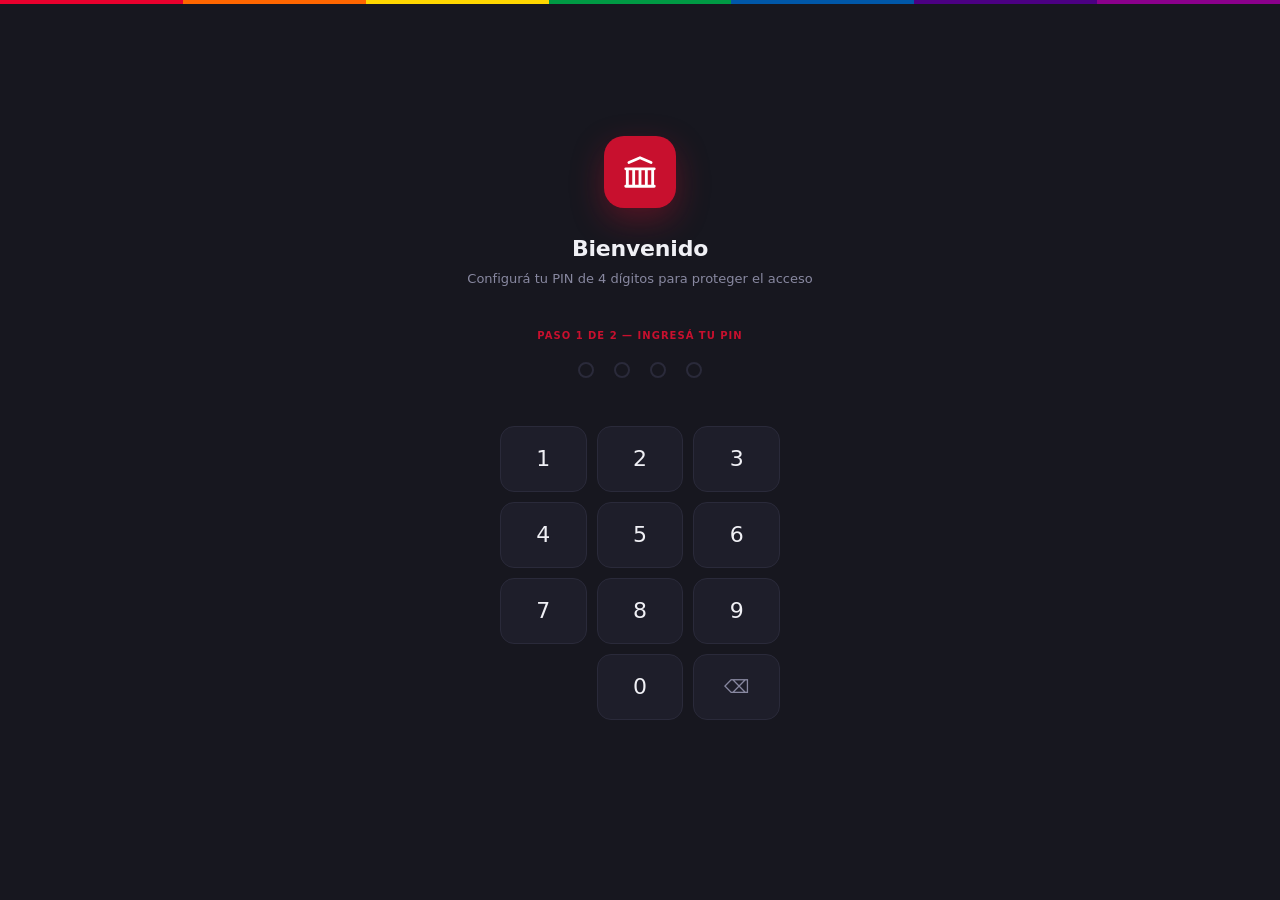
==== index.html @ aea04649 "Initial commit — Cosoop PWA v1.0 Módulos: DCPD, PEX, Tasas (BE/BP/DCPD), Visor PDF, Configuración. P" ====
<!DOCTYPE html>
<html lang="es">
<head>
  <meta charset="UTF-8">
  <meta name="viewport" content="width=device-width, initial-scale=1.0, viewport-fit=cover">
  <meta name="theme-color" content="#C8102E">
  <meta name="apple-mobile-web-app-capable" content="yes">
  <meta name="apple-mobile-web-app-status-bar-style" content="black-translucent">
  <meta name="mobile-web-app-capable" content="yes">
  <title>Cosoop</title>
  <link rel="manifest" href="manifest.json">
  <link rel="stylesheet" href="css/main.css">
  <link rel="stylesheet" href="css/login.css">
  <link rel="stylesheet" href="css/menu.css">
  <link rel="stylesheet" href="css/dcpd.css">
  <link rel="stylesheet" href="css/config.css">
  <link rel="stylesheet" href="css/tasas_view.css">
  <link rel="stylesheet" href="css/be.css">
  <link rel="stylesheet" href="css/bp.css">
  <link rel="stylesheet" href="css/pdf_viewer.css">
  <link rel="stylesheet" href="css/sim_view.css">
  <link rel="stylesheet" href="css/pex.css">
</head>
<body>
  <div id="app"></div>
  <script src="js/auth.js"></script>
  <script src="js/menu.js"></script>
  <script src="js/tasas.js"></script>
  <script src="js/dcpd.js"></script>
  <script src="js/config.js"></script>
  <script src="js/tasas_view.js"></script>
  <script src="js/be.js"></script>
  <script src="js/bp.js"></script>
  <script src="js/pdf_viewer.js"></script>
  <script src="js/sim_view.js"></script>
  <script src="js/pex.js"></script>
  <script src="js/app.js"></script>
</body>
</html>
---- css/main.css ----
/* ── Variables de diseño ─────────────────────────────────────
   Cambiar colores, tipografía o tamaños: solo tocar esta sección.
──────────────────────────────────────────────────────────── */
:root {
  /* Institucionales Credicoop */
  --brand-red:      #C8102E;
  --brand-red-dark: #a00d24;
  --brand-gray:     #6a6e66;

  /* Bandera cooperativa */
  --coop-red:    #E8002D;
  --coop-orange: #FF6600;
  --coop-yellow: #FFD700;
  --coop-green:  #009A44;
  --coop-blue:   #0057A8;
  --coop-indigo: #4B0082;
  --coop-violet: #8B008B;

  /* Superficies */
  --bg-base:    #0e0e13;
  --bg-surface: #17171f;
  --bg-card:    #1e1e2a;
  --border:     #2a2a3a;

  /* Texto */
  --text-primary:   #f0f0f5;
  --text-secondary: #8888a0;
  --text-muted:     #44445a;

  /* Forma */
  --radius-card: 16px;
  --radius-key:  14px;

  --font: -apple-system, BlinkMacSystemFont, 'Segoe UI', system-ui, sans-serif;
}

*, *::before, *::after {
  margin: 0;
  padding: 0;
  box-sizing: border-box;
}

html, body {
  height: 100%;
  background: var(--bg-base);
  font-family: var(--font);
  color: var(--text-primary);
  overscroll-behavior: none;
  -webkit-tap-highlight-color: transparent;
}

#app {
  height: 100%;
  display: flex;
  flex-direction: column;
  background: var(--bg-surface);
}

/* Franja cooperativa de 7 colores */
.coop-stripe {
  width: 100%;
  height: 4px;
  flex-shrink: 0;
  background: linear-gradient(to right,
    var(--coop-red)    0%    14.28%,
    var(--coop-orange) 14.28% 28.57%,
    var(--coop-yellow) 28.57% 42.86%,
    var(--coop-green)  42.86% 57.14%,
    var(--coop-blue)   57.14% 71.43%,
    var(--coop-indigo) 71.43% 85.71%,
    var(--coop-violet) 85.71% 100%
  );
}
---- css/login.css ----
.login-wrap {
  flex: 1;
  display: flex;
  flex-direction: column;
  align-items: center;
  justify-content: center;
  padding: 0 36px 48px;
  background: var(--bg-surface);
}

/* Ícono de setup (logo cuadrado rojo) */
.setup-logo {
  width: 72px;
  height: 72px;
  background: var(--brand-red);
  border-radius: 20px;
  display: flex;
  align-items: center;
  justify-content: center;
  margin-bottom: 28px;
  box-shadow: 0 12px 32px rgba(200,16,46,.35);
  flex-shrink: 0;
}
.setup-logo svg { width: 38px; height: 38px; }

/* Ícono de login (candado circular) */
.login-icon {
  width: 80px;
  height: 80px;
  border-radius: 50%;
  background: var(--bg-card);
  border: 2px solid var(--border);
  display: flex;
  align-items: center;
  justify-content: center;
  margin-bottom: 28px;
  flex-shrink: 0;
}
.login-icon svg { width: 36px; height: 36px; }

.login-title {
  font-size: 22px;
  font-weight: 700;
  color: var(--text-primary);
  margin-bottom: 8px;
  text-align: center;
  letter-spacing: -.2px;
}

.login-subtitle {
  font-size: 13px;
  color: var(--text-secondary);
  text-align: center;
  margin-bottom: 40px;
  line-height: 1.6;
}

.step-indicator {
  font-size: 10px;
  color: var(--brand-red);
  letter-spacing: 1px;
  text-transform: uppercase;
  font-weight: 600;
  height: 16px;
  margin-bottom: 16px;
}

/* Puntos del PIN */
.pin-dots {
  display: flex;
  gap: 20px;
  margin-bottom: 10px;
}

.pin-dot {
  width: 16px;
  height: 16px;
  border-radius: 50%;
  border: 2px solid var(--border);
  background: transparent;
  transition: background .15s, border-color .15s, box-shadow .15s;
}
.pin-dot.filled {
  background: var(--brand-red);
  border-color: var(--brand-red);
  box-shadow: 0 0 10px rgba(200,16,46,.5);
}
.pin-dot.error {
  background: #ef4444;
  border-color: #ef4444;
  animation: shake .4s ease;
}

@keyframes shake {
  0%, 100% { transform: translateX(0); }
  20%       { transform: translateX(-6px); }
  40%       { transform: translateX(6px); }
  60%       { transform: translateX(-4px); }
  80%       { transform: translateX(4px); }
}

.pin-error-msg {
  font-size: 12px;
  color: #ef4444;
  height: 18px;
  margin-bottom: 20px;
  text-align: center;
}

/* Teclado */
.pin-pad {
  display: grid;
  grid-template-columns: repeat(3, 1fr);
  gap: 10px;
  width: 100%;
  max-width: 280px;
}

.pin-key {
  height: 66px;
  border-radius: var(--radius-key);
  border: 1px solid var(--border);
  background: var(--bg-card);
  color: var(--text-primary);
  font-size: 22px;
  font-weight: 400;
  font-family: var(--font);
  display: flex;
  align-items: center;
  justify-content: center;
  cursor: pointer;
  user-select: none;
  -webkit-user-select: none;
  transition: background .1s, transform .1s;
}
.pin-key:active {
  background: var(--brand-red);
  border-color: var(--brand-red);
  transform: scale(.95);
}
.pin-key.key-del {
  font-size: 18px;
  color: var(--text-secondary);
}
.pin-key.key-empty {
  background: transparent;
  border-color: transparent;
  pointer-events: none;
}
---- css/menu.css ----
.menu-view {
  flex: 1;
  display: flex;
  flex-direction: column;
  background: var(--bg-surface);
  overflow-y: auto;
}

/* Barra superior */
.top-bar {
  display: flex;
  align-items: center;
  justify-content: space-between;
  padding: 52px 20px 12px;
}

.top-brand {
  display: flex;
  align-items: center;
  gap: 10px;
}

.top-brand-logo {
  width: 32px;
  height: 32px;
  background: var(--brand-red);
  border-radius: 9px;
  display: flex;
  align-items: center;
  justify-content: center;
  flex-shrink: 0;
}
.top-brand-logo svg { width: 18px; height: 18px; }

.top-brand-name {
  font-size: 16px;
  font-weight: 700;
  color: var(--text-primary);
  letter-spacing: -.1px;
  line-height: 1;
}
.top-brand-sub {
  font-size: 10px;
  color: var(--text-muted);
  margin-top: 3px;
  letter-spacing: .3px;
}

/* Saludo */
.greeting {
  padding: 4px 20px 20px;
}
.greeting-title {
  font-size: 22px;
  font-weight: 700;
  color: var(--text-primary);
  letter-spacing: -.4px;
}
.greeting-sub {
  font-size: 12px;
  color: var(--text-secondary);
  margin-top: 4px;
}

/* Botón de configuración en el header */
.top-cfg-btn {
  width: 38px;
  height: 38px;
  border-radius: 11px;
  background: var(--bg-card);
  border: 1px solid var(--border);
  display: flex;
  align-items: center;
  justify-content: center;
  color: var(--text-secondary);
  cursor: pointer;
  flex-shrink: 0;
  -webkit-tap-highlight-color: transparent;
  transition: opacity .15s;
}
.top-cfg-btn:active { opacity: .6; }

/* Etiqueta de sección */
.section-label {
  font-size: 10px;
  color: var(--text-muted);
  letter-spacing: 1px;
  text-transform: uppercase;
  font-weight: 600;
  padding: 0 20px 10px;
}

/* Lista de módulos — columna única */
.menu-grid {
  display: flex;
  flex-direction: column;
  gap: 10px;
  padding: 0 16px;
}

/* Tarjeta horizontal */
.menu-card {
  border-radius: var(--radius-card);
  background: var(--bg-card);
  border: 1px solid var(--border);
  padding: 16px 18px;
  display: flex;
  flex-direction: row;
  align-items: center;
  gap: 14px;
  cursor: pointer;
  position: relative;
  overflow: hidden;
  transition: opacity .15s, transform .15s;
  -webkit-tap-highlight-color: transparent;
}
.menu-card:active { transform: scale(.985); opacity: .8; }

/* Acento de color — barra vertical izquierda */
.menu-card::before {
  content: '';
  position: absolute;
  left: 0; top: 14px; bottom: 14px;
  width: 3px;
  border-radius: 0 2px 2px 0;
}
.menu-card[data-color="blue"]::before  { background: var(--coop-blue); }
.menu-card[data-color="green"]::before { background: var(--coop-green); }
.menu-card[data-color="red"]::before   { background: var(--brand-red); }
.menu-card[data-color="gray"]::before  { background: var(--brand-gray); }

/* Icono */
.card-icon-wrap {
  width: 44px;
  height: 44px;
  border-radius: 12px;
  display: flex;
  align-items: center;
  justify-content: center;
  font-size: 22px;
  flex-shrink: 0;
}
[data-color="blue"]  .card-icon-wrap { background: rgba(0,87,168,.15); }
[data-color="green"] .card-icon-wrap { background: rgba(0,154,68,.15); }
[data-color="red"]   .card-icon-wrap { background: rgba(200,16,46,.15); }
[data-color="gray"]  .card-icon-wrap { background: rgba(106,110,102,.15); }

/* Texto */
.card-info {
  flex: 1;
  min-width: 0;
}
.card-title {
  font-size: 15px;
  font-weight: 600;
  color: var(--text-primary);
  line-height: 1.3;
}
.card-subtitle {
  font-size: 12px;
  color: var(--text-muted);
  margin-top: 3px;
  line-height: 1.4;
}
.card-badge {
  display: inline-block;
  font-size: 9px;
  color: var(--text-muted);
  background: var(--bg-surface);
  border: 1px solid var(--border);
  border-radius: 4px;
  padding: 2px 6px;
  margin-top: 6px;
  letter-spacing: .4px;
  text-transform: uppercase;
}

/* Flecha */
.card-arrow {
  color: var(--text-muted);
  font-size: 22px;
  flex-shrink: 0;
  line-height: 1;
  margin-right: -2px;
}

.bottom-hint {
  margin-top: auto;
  padding: 20px 16px;
  font-size: 10px;
  color: var(--text-muted);
  text-align: center;
  letter-spacing: .3px;
}
---- css/dcpd.css ----
/* ── DCPD Simulator — estilos ── */

.dcpd-view {
  display: flex;
  flex-direction: column;
  height: 100dvh;           /* dynamic viewport height en móvil */
  background: var(--bg-base, #0e0e13);
  color: #e0e0e0;
  font-family: -apple-system, BlinkMacSystemFont, 'Segoe UI', system-ui, sans-serif;
  overflow: hidden;
}

/* ── Barra superior ── */
.dcpd-topbar {
  display: flex;
  align-items: center;
  gap: 12px;
  padding: 14px 18px;
  background: var(--bg-surface, #17171f);
  border-bottom: 1px solid var(--border, #2a2a3a);
  flex-shrink: 0;
}

.dcpd-back {
  background: none;
  border: none;
  color: #C8102E;
  font-size: 32px;
  line-height: 1;
  cursor: pointer;
  padding: 0 4px 0 0;
  display: flex;
  align-items: center;
  -webkit-tap-highlight-color: transparent;
}

.dcpd-title {
  flex: 1;
  font-size: 17px;
  font-weight: 600;
  color: #fff;
}

.dcpd-status {
  font-size: 13px;
  color: #6a6e66;
  animation: spin-status 1s linear infinite;
}
@keyframes spin-status { to { opacity: 0.3; } }

/* ── Área con scroll ── */
.dcpd-scroll {
  flex: 1;
  overflow-y: auto;
  padding: 16px 16px 0;
  -webkit-overflow-scrolling: touch;
}

/* ── Tarjeta genérica ── */
.dcpd-card {
  background: var(--bg-card, #1e1e2a);
  border: 1px solid var(--border, #2a2a3a);
  border-radius: 14px;
  overflow: hidden;
  margin-bottom: 20px;
}

.dcpd-divider {
  height: 1px;
  background: var(--border, #2a2a3a);
}

/* ── Fila de campo ── */
.dcpd-field-row {
  display: flex;
  align-items: center;
  justify-content: space-between;
  min-height: 54px;
  padding: 0 16px;
  gap: 12px;
}

.dcpd-field-label {
  font-size: 14px;
  color: #9a9ea8;
  white-space: nowrap;
}

.dcpd-field-static {
  font-size: 14px;
  font-weight: 500;
  color: #e0e0e0;
}

/* ── TNA input ── */
.dcpd-tna-wrap {
  display: flex;
  align-items: center;
  gap: 4px;
}

.dcpd-tna-input {
  background: transparent;
  border: none;
  color: #fff;
  font-size: 22px;
  font-weight: 600;
  text-align: right;
  width: 90px;
  outline: none;
  font-family: inherit;
  -webkit-tap-highlight-color: transparent;
}
.dcpd-tna-input::placeholder { color: #333; }

.dcpd-tna-sym {
  font-size: 18px;
  color: #9a9ea8;
  font-weight: 500;
}

/* ── Encabezado de sección ── */
.dcpd-section-hdr {
  display: flex;
  align-items: center;
  gap: 8px;
  font-size: 11px;
  font-weight: 700;
  text-transform: uppercase;
  letter-spacing: 0.1em;
  color: #6a6e66;
  padding: 0 4px 10px;
}

.dcpd-badge {
  background: #C8102E;
  color: #fff;
  font-size: 11px;
  font-weight: 700;
  border-radius: 10px;
  padding: 1px 7px;
  letter-spacing: 0;
  min-width: 20px;
  text-align: center;
}

/* ── Fila de cheque ── */
#dcpd-list {
  display: flex;
  flex-direction: column;
  gap: 8px;
  margin-bottom: 12px;
}

.dcpd-cheque-row {
  display: flex;
  align-items: center;
  gap: 8px;
  background: var(--bg-card, #1e1e2a);
  border: 1px solid var(--border, #2a2a3a);
  border-radius: 12px;
  padding: 10px 14px;
}

/* Grupo fecha: texto editable + botón calendario + picker oculto */
.dcpd-fecha-group {
  flex: 1;
  display: flex;
  align-items: center;
  min-width: 0;
  gap: 2px;
}

.dcpd-ch-fecha-txt {
  flex: 1;
  background: transparent;
  border: none;
  color: #e0e0e0;
  font-size: 14px;
  font-family: inherit;
  outline: none;
  min-width: 0;
  -webkit-tap-highlight-color: transparent;
}
.dcpd-ch-fecha-txt::placeholder { color: #444; }

/* Wrapper del botón calendario */
.dcpd-cal-wrap {
  position: relative;
  flex-shrink: 0;
  width: 30px;
  height: 30px;
  display: flex;
  align-items: center;
  justify-content: center;
}

/* Ícono visible (no interactivo — los toques van al input encima) */
.dcpd-cal-icon {
  font-size: 15px;
  pointer-events: none;
  opacity: 0.55;
  line-height: 1;
}

/* Input date transparente encima del ícono — recibe el toque */
.dcpd-ch-fecha {
  position: absolute;
  inset: 0;
  width: 100%;
  height: 100%;
  opacity: 0;
  cursor: pointer;
  border: none;
  padding: 0;
  margin: 0;
  -webkit-appearance: none;
  appearance: none;
  background: transparent;
  z-index: 2;
}


.dcpd-ch-monto {
  width: 115px;
  background: transparent;
  border: none;
  border-left: 1px solid var(--border, #2a2a3a);
  color: #fff;
  font-size: 15px;
  font-weight: 500;
  text-align: right;
  font-family: inherit;
  outline: none;
  padding-left: 12px;
  -webkit-tap-highlight-color: transparent;
}
.dcpd-ch-monto::placeholder { color: #333; font-weight: 400; }

.dcpd-ch-del {
  background: none;
  border: none;
  font-size: 17px;
  cursor: pointer;
  opacity: 0.45;
  padding: 4px 0 4px 4px;
  flex-shrink: 0;
  -webkit-tap-highlight-color: transparent;
  transition: opacity 0.15s;
}
.dcpd-ch-del:active { opacity: 1; }

/* ── Botón agregar ── */
.dcpd-add-btn {
  width: 100%;
  padding: 15px;
  background: transparent;
  border: 1.5px dashed var(--border, #2a2a3a);
  border-radius: 12px;
  color: #C8102E;
  font-size: 15px;
  font-weight: 500;
  font-family: inherit;
  cursor: pointer;
  display: flex;
  align-items: center;
  justify-content: center;
  gap: 10px;
  margin-bottom: 24px;
  -webkit-tap-highlight-color: transparent;
  transition: background 0.15s, border-color 0.15s;
}
.dcpd-add-btn:active {
  background: #1e1e2a;
  border-color: #C8102E;
}

.dcpd-add-icon {
  font-size: 22px;
  font-weight: 300;
  line-height: 1;
}

/* ── Tarjeta de resultados ── */
.dcpd-result-card {
  margin-bottom: 0;
}

.dcpd-result-row {
  display: flex;
  justify-content: space-between;
  align-items: center;
  padding: 15px 16px;
}

.dcpd-rl {
  font-size: 14px;
  color: #9a9ea8;
}

.dcpd-rv {
  font-size: 15px;
  font-weight: 600;
  color: #fff;
}

.dcpd-row-neg .dcpd-rv { color: #f87171; }   /* intereses — rojo suave */
.dcpd-row-pos .dcpd-rv { color: #4ade80; }   /* neto — verde suave */

/* ── Estado vacío ── */
.dcpd-empty {
  text-align: center;
  color: #6a6e66;
  font-size: 14px;
  line-height: 1.6;
  padding: 28px 20px;
}

/* ── Fixes para inputs en dark mode ── */
input[type="date"]::-webkit-calendar-picker-indicator {
  filter: invert(0.5);
  cursor: pointer;
}

/* ── Selector de nivel de aprobación ── */
.dcpd-nivel-row {
  padding: 10px 16px 14px;
}

.dcpd-nivel-label {
  font-size: 11px;
  font-weight: 700;
  text-transform: uppercase;
  letter-spacing: 0.08em;
  color: #6a6e66;
  margin-bottom: 10px;
}

.dcpd-nivel-btns {
  display: flex;
  gap: 7px;
}

.dcpd-nivel-btn {
  flex: 1;
  padding: 9px 4px;
  background: transparent;
  border: 1.5px solid var(--border, #2a2a3a);
  border-radius: 9px;
  color: #9a9ea8;
  font-size: 11px;
  font-weight: 600;
  font-family: inherit;
  cursor: pointer;
  -webkit-tap-highlight-color: transparent;
  transition: border-color 0.15s, color 0.15s, background 0.15s;
  text-align: center;
}

.dcpd-nivel-btn.dcpd-nivel-active {
  border-color: #C8102E;
  color: #C8102E;
  background: rgba(200, 16, 46, 0.1);
}

.dcpd-nivel-btn:disabled {
  opacity: 0.25;
  cursor: default;
}

.dcpd-nivel-hint {
  margin-top: 8px;
  font-size: 11px;
  color: #6a6e66;
  font-style: italic;
  min-height: 16px;
}

/* Ocultar flechas en inputs numéricos */
.dcpd-tna-input::-webkit-outer-spin-button,
.dcpd-tna-input::-webkit-inner-spin-button,
.dcpd-ch-monto::-webkit-outer-spin-button,
.dcpd-ch-monto::-webkit-inner-spin-button {
  -webkit-appearance: none;
  margin: 0;
}
.dcpd-tna-input[type=number],
.dcpd-ch-monto[type=number] { -moz-appearance: textfield; }
---- css/config.css ----
/* ── Configuración ── */

.cfg-view {
  display: flex;
  flex-direction: column;
  height: 100dvh;
  background: var(--bg-base, #0e0e13);
  color: #e0e0e0;
  font-family: -apple-system, BlinkMacSystemFont, 'Segoe UI', system-ui, sans-serif;
  overflow: hidden;
}

/* ── Barra superior ── */
.cfg-topbar {
  display: flex;
  align-items: center;
  gap: 12px;
  padding: 14px 18px;
  background: var(--bg-surface, #17171f);
  border-bottom: 1px solid var(--border, #2a2a3a);
  flex-shrink: 0;
}

.cfg-back {
  background: none;
  border: none;
  color: #C8102E;
  font-size: 32px;
  line-height: 1;
  cursor: pointer;
  padding: 0 4px 0 0;
  display: flex;
  align-items: center;
  -webkit-tap-highlight-color: transparent;
}

.cfg-title {
  font-size: 17px;
  font-weight: 600;
  color: #fff;
}

/* ── Área con scroll ── */
.cfg-scroll {
  flex: 1;
  overflow-y: auto;
  padding: 20px 16px 0;
  -webkit-overflow-scrolling: touch;
}

/* ── Encabezado de sección ── */
.cfg-section-hdr {
  font-size: 11px;
  font-weight: 700;
  text-transform: uppercase;
  letter-spacing: 0.1em;
  color: #6a6e66;
  padding: 0 4px 8px;
  margin-top: 8px;
}
.cfg-section-hdr:first-child { margin-top: 0; }

/* ── Tarjeta ── */
.cfg-card {
  background: var(--bg-card, #1e1e2a);
  border: 1px solid var(--border, #2a2a3a);
  border-radius: 14px;
  overflow: hidden;
  margin-bottom: 6px;
}

.cfg-divider {
  height: 1px;
  background: var(--border, #2a2a3a);
}

/* ── Fila genérica ── */
.cfg-row {
  display: flex;
  align-items: center;
  min-height: 56px;
  padding: 12px 16px;
  gap: 12px;
  background: transparent;
  border: none;
  width: 100%;
  text-align: left;
  cursor: default;
  color: #e0e0e0;
  font-family: inherit;
  -webkit-tap-highlight-color: transparent;
  box-sizing: border-box;
  text-decoration: none;
}

.cfg-action { cursor: pointer; }
.cfg-action:active { background: rgba(255,255,255,0.04); }

.cfg-row-icon {
  font-size: 18px;
  flex-shrink: 0;
  width: 26px;
  text-align: center;
}

.cfg-row-info { flex: 1; min-width: 0; }

.cfg-row-label {
  font-size: 15px;
  font-weight: 500;
  color: #e0e0e0;
}

.cfg-row-sub {
  font-size: 12px;
  color: #6a6e66;
  margin-top: 2px;
  white-space: nowrap;
  overflow: hidden;
  text-overflow: ellipsis;
}

.cfg-row-arrow {
  font-size: 20px;
  color: #6a6e66;
  margin-left: auto;
  flex-shrink: 0;
}

/* ── Hint bajo la tarjeta ── */
.cfg-hint {
  font-size: 12px;
  color: #6a6e66;
  padding: 4px 8px 18px;
  min-height: 28px;
  transition: color 0.2s;
}
.cfg-hint-ok  { color: #4ade80; }
.cfg-hint-err { color: #f87171; }
---- css/tasas_view.css ----
/* ── Vista Tasas (hub + detalle) ── */

.tv-view {
  display: flex;
  flex-direction: column;
  height: 100dvh;
  background: var(--bg-base, #0e0e13);
  color: #e0e0e0;
  font-family: -apple-system, BlinkMacSystemFont, 'Segoe UI', system-ui, sans-serif;
  overflow: hidden;
}

/* ── Barra superior ── */
.tv-topbar {
  display: flex;
  align-items: center;
  gap: 12px;
  padding: 14px 18px;
  background: var(--bg-surface, #17171f);
  border-bottom: 1px solid var(--border, #2a2a3a);
  flex-shrink: 0;
}

.tv-back {
  background: none;
  border: none;
  color: #C8102E;
  font-size: 32px;
  line-height: 1;
  cursor: pointer;
  padding: 0 4px 0 0;
  display: flex;
  align-items: center;
  -webkit-tap-highlight-color: transparent;
}

.tv-titles { flex: 1; min-width: 0; }

.tv-title {
  font-size: 17px;
  font-weight: 600;
  color: #fff;
}

.tv-subtitle {
  font-size: 11px;
  color: #6a6e66;
  margin-top: 2px;
  white-space: nowrap;
  overflow: hidden;
  text-overflow: ellipsis;
}

/* ═══════════════════════════════════════════════════
   HUB — lista de tablas
═══════════════════════════════════════════════════ */
.tv-hub-scroll {
  flex: 1;
  overflow-y: auto;
  padding: 20px 16px;
  -webkit-overflow-scrolling: touch;
}

.tv-section-hdr {
  font-size: 11px;
  font-weight: 700;
  text-transform: uppercase;
  letter-spacing: 0.1em;
  color: #6a6e66;
  padding: 0 4px 10px;
}

.tv-hub-card {
  display: flex;
  align-items: center;
  gap: 14px;
  background: var(--bg-card, #1e1e2a);
  border: 1px solid var(--border, #2a2a3a);
  border-radius: 14px;
  padding: 16px;
  margin-bottom: 12px;
  cursor: pointer;
  -webkit-tap-highlight-color: transparent;
  transition: background 0.15s, border-color 0.15s;
}
.tv-hub-card:active {
  background: #26263a;
  border-color: #C8102E;
}

.tv-hub-icon {
  font-size: 28px;
  flex-shrink: 0;
  width: 44px;
  height: 44px;
  background: rgba(200, 16, 46, 0.1);
  border-radius: 10px;
  display: flex;
  align-items: center;
  justify-content: center;
}

.tv-hub-info { flex: 1; min-width: 0; }

.tv-hub-nombre {
  font-size: 16px;
  font-weight: 600;
  color: #fff;
}

.tv-hub-desc {
  font-size: 12px;
  color: #9a9ea8;
  margin-top: 2px;
}

.tv-hub-estado {
  font-size: 11px;
  color: #6a6e66;
  margin-top: 5px;
}

.tv-hub-arrow {
  font-size: 22px;
  color: #6a6e66;
  flex-shrink: 0;
}

/* ═══════════════════════════════════════════════════
   DETALLE — tabla de datos
═══════════════════════════════════════════════════ */
.tv-wrap {
  flex: 1;
  overflow: auto;
  -webkit-overflow-scrolling: touch;
}

.tv-table {
  width: 100%;
  border-collapse: collapse;
  font-size: 13px;
  min-width: 320px;
}

.tv-table thead tr {
  position: sticky;
  top: 0;
  z-index: 2;
  background: var(--bg-surface, #17171f);
}

.tv-table th {
  padding: 11px 10px;
  text-align: right;
  font-size: 11px;
  font-weight: 700;
  text-transform: uppercase;
  letter-spacing: 0.07em;
  color: #6a6e66;
  border-bottom: 1px solid var(--border, #2a2a3a);
  white-space: nowrap;
}
.tv-table th:first-child {
  text-align: left;
  padding-left: 16px;
  min-width: 64px;
}
.tv-table th:last-child { padding-right: 16px; }

.tv-table tbody tr {
  border-bottom: 1px solid var(--border, #2a2a3a);
}
.tv-table tbody tr:last-child { border-bottom: none; }
.tv-table tbody tr:active { background: rgba(255,255,255,0.04); }

.tv-table td {
  padding: 12px 10px;
  text-align: right;
  color: #e0e0e0;
  white-space: nowrap;
}
.tv-table td:first-child {
  text-align: left;
  padding-left: 16px;
  font-weight: 600;
  color: #fff;
}
.tv-table td:last-child { padding-right: 16px; }

.tv-null { color: #3a3a4a; font-size: 14px; }

/* ── Estado vacío ── */
.tv-empty {
  display: flex;
  flex-direction: column;
  align-items: center;
  justify-content: center;
  height: 100%;
  gap: 12px;
  color: #6a6e66;
  font-size: 14px;
  text-align: center;
  padding: 32px 24px;
  line-height: 1.6;
}
.tv-empty-icon { font-size: 40px; opacity: 0.5; }
---- css/be.css ----
/* ── Banca Empresa — Tasas ── */

.be-view {
  display: flex;
  flex-direction: column;
  height: 100dvh;
  background: var(--bg-base, #0e0e13);
  color: #e0e0e0;
  font-family: -apple-system, BlinkMacSystemFont, 'Segoe UI', system-ui, sans-serif;
  overflow: hidden;          /* sin scroll horizontal de página */
  max-width: 100vw;
}

/* ── Topbar ── */
.be-topbar {
  display: flex;
  align-items: center;
  gap: 10px;
  padding: 14px 18px;
  background: var(--bg-surface, #17171f);
  border-bottom: 1px solid var(--border, #2a2a3a);
  flex-shrink: 0;
}

.be-back {
  background: none;
  border: none;
  color: #C8102E;
  font-size: 32px;
  line-height: 1;
  cursor: pointer;
  padding: 0 4px 0 0;
  display: flex;
  align-items: center;
  -webkit-tap-highlight-color: transparent;
}

.be-titles { flex: 1; min-width: 0; }

.be-title {
  font-size: 17px;
  font-weight: 600;
  color: #fff;
}

.be-subtitle {
  font-size: 11px;
  color: #6a6e66;
  margin-top: 2px;
  white-space: nowrap;
  overflow: hidden;
  text-overflow: ellipsis;
}

.be-icon-btn {
  background: none;
  border: none;
  font-size: 18px;
  cursor: pointer;
  padding: 6px;
  border-radius: 8px;
  flex-shrink: 0;
  -webkit-tap-highlight-color: transparent;
  transition: background 0.15s;
}
.be-icon-btn:active { background: rgba(255,255,255,0.08); }

/* ── Tabs ── */
.be-tabs {
  display: flex;
  background: var(--bg-surface, #17171f);
  border-bottom: 1px solid var(--border, #2a2a3a);
  flex-shrink: 0;
}

.be-tab {
  flex: 1;
  padding: 11px 8px;
  background: none;
  border: none;
  border-bottom: 2px solid transparent;
  color: #6a6e66;
  font-size: 13px;
  font-weight: 600;
  font-family: inherit;
  cursor: pointer;
  transition: color 0.15s, border-color 0.15s;
  -webkit-tap-highlight-color: transparent;
}
.be-tab-active {
  color: #C8102E;
  border-bottom-color: #C8102E;
}

/* ── Buscador ── */
.be-search-row {
  display: flex;
  align-items: center;
  gap: 8px;
  padding: 10px 14px;
  background: var(--bg-surface, #17171f);
  border-bottom: 1px solid var(--border, #2a2a3a);
  flex-shrink: 0;
}

.be-search-input {
  flex: 1;
  background: var(--bg-base, #0e0e13);
  border: 1px solid var(--border, #2a2a3a);
  border-radius: 9px;
  color: #e0e0e0;
  font-size: 14px;
  font-family: inherit;
  padding: 8px 12px;
  outline: none;
  min-width: 0;
  -webkit-tap-highlight-color: transparent;
}
.be-search-input::placeholder { color: #444; }
.be-search-input:focus { border-color: #C8102E; }

.be-search-clear {
  background: none;
  border: none;
  color: #6a6e66;
  font-size: 16px;
  cursor: pointer;
  padding: 4px 6px;
  flex-shrink: 0;
  -webkit-tap-highlight-color: transparent;
}

/* ── Scroll principal ── */
.be-scroll {
  flex: 1;
  overflow-y: auto;
  overflow-x: hidden;        /* contiene tablas anchas dentro de sus wrappers */
  -webkit-overflow-scrolling: touch;
}

/* ── Sección ── */
.be-section {
  width: 100%;
  margin-bottom: 2px;
}

/* Encabezado sticky dentro del scroll vertical */
.be-section-hdr {
  display: flex;
  align-items: center;
  justify-content: space-between;
  gap: 8px;
  padding: 10px 16px 10px 14px;
  background: #14141c;
  border-top: 1px solid var(--border, #2a2a3a);
  border-bottom: 1px solid var(--border, #2a2a3a);
  position: sticky;
  top: 0;
  z-index: 2;
  cursor: pointer;
  -webkit-tap-highlight-color: transparent;
  user-select: none;
}
.be-section-hdr:active { background: #1a1828; }

/* ── Chevron ── */
.be-section-chevron {
  font-size: 16px;
  color: #6a6e66;
  flex-shrink: 0;
  transition: transform 0.2s ease;
  line-height: 1;
}
.be-section.be-collapsed .be-section-chevron {
  transform: rotate(-90deg);
}

/* ── Estado colapsado ── */
.be-section.be-collapsed .be-table-wrap {
  display: none;
}

.be-section-meta {
  flex: 1;
  min-width: 0;
  display: flex;
  flex-direction: column;
  gap: 2px;
}

.be-section-tag {
  font-size: 10px;
  font-weight: 700;
  text-transform: uppercase;
  letter-spacing: 0.08em;
  color: #C8102E;
  opacity: 0.8;
}

.be-section-nombre {
  font-size: 13px;
  font-weight: 700;
  color: #fff;
  white-space: nowrap;
  overflow: hidden;
  text-overflow: ellipsis;
}

/* ── Estrella ── */
.be-star {
  background: none;
  border: none;
  font-size: 22px;
  cursor: pointer;
  color: #333;
  padding: 4px 0 4px 8px;
  line-height: 1;
  flex-shrink: 0;
  -webkit-tap-highlight-color: transparent;
  transition: color 0.15s, transform 0.1s;
}
.be-star:active { transform: scale(1.3); }
.be-star-on { color: #f59e0b; }

/* ── Tabla ── */
.be-table-wrap {
  overflow-x: auto;
  -webkit-overflow-scrolling: touch;
  background: var(--bg-card, #1e1e2a);
  /* Gradiente derecho como indicador de scroll */
  -webkit-mask-image: linear-gradient(to right, black calc(100% - 24px), transparent 100%);
  mask-image: linear-gradient(to right, black calc(100% - 24px), transparent 100%);
}
/* Cuando no hay overflow real, el gradiente desaparece (el contenido llega al borde) */
.be-table-wrap:not([data-overflow]) {
  -webkit-mask-image: none;
  mask-image: none;
}

.be-table {
  border-collapse: collapse;
  width: max-content;
  min-width: 100%;
  font-size: 12px;
}

/* Header de tabla */
.be-table thead tr {
  background: rgba(255,255,255,0.04);
}

.be-table th {
  padding: 8px 12px;
  text-align: right;
  font-size: 10px;
  font-weight: 700;
  text-transform: uppercase;
  letter-spacing: 0.07em;
  color: #6a6e66;
  border-bottom: 1px solid var(--border, #2a2a3a);
  white-space: nowrap;
}

/* Primera columna: denominación — sticky */
.be-table th:first-child,
.be-table td:first-child {
  text-align: left;
  padding-left: 14px;
  position: sticky;
  left: 0;
  z-index: 1;
  background: var(--bg-card, #1e1e2a);
  min-width: 130px;
  max-width: 200px;
  white-space: normal;        /* permite wrap en nombres largos */
  border-right: 1px solid var(--border, #2a2a3a);
}
.be-table thead th:first-child {
  background: #1a1a26;
  z-index: 3;
}

.be-table th:last-child,
.be-table td:last-child { padding-right: 20px; }

/* Filas de datos */
.be-table tbody tr {
  border-bottom: 1px solid rgba(42, 42, 58, 0.8);
}
.be-table tbody tr:last-child  { border-bottom: none; }
.be-table tbody tr:nth-child(even) td { background: rgba(255,255,255,0.015); }
.be-table tbody tr:nth-child(even) td:first-child { background: #201e2e; }
.be-table tbody tr:active td { background: rgba(200,16,46,0.06) !important; }

.be-table td {
  padding: 9px 12px;
  text-align: right;
  color: #d0d0d8;
  white-space: pre-line;      /* respeta \n en valores de celda */
  vertical-align: top;
  line-height: 1.45;
}

.be-table td:first-child {
  color: #fff;
  font-weight: 500;
  font-size: 12px;
}

/* ── Celda de denominación: star + texto ── */
.be-row-cell {
  display: flex;
  align-items: flex-start;
  gap: 5px;
}

.be-row-star {
  flex-shrink: 0;
  background: none;
  border: none;
  font-size: 13px;
  color: #333;
  cursor: pointer;
  padding: 0;
  margin-top: 1px;
  line-height: 1;
  -webkit-tap-highlight-color: transparent;
  transition: color 0.15s, transform 0.1s;
}
.be-row-star:active  { transform: scale(1.4); }
.be-row-star-on      { color: #f59e0b; }

/* Fila de continuación (primera celda vacía) — sin estrella, sangría */
.be-row-cont {
  padding-left: 18px;
  color: #9a9ea8;
}

/* ── Botón ocultar (✕) en cabecera de sección ── */
.be-hide-btn {
  background: none;
  border: none;
  color: #444;
  font-size: 13px;
  cursor: pointer;
  padding: 4px 6px;
  border-radius: 6px;
  flex-shrink: 0;
  line-height: 1;
  -webkit-tap-highlight-color: transparent;
  transition: color 0.15s, background 0.15s;
}
.be-hide-btn:hover  { color: #C8102E; background: rgba(200,16,46,0.08); }
.be-hide-btn:active { background: rgba(200,16,46,0.15); }

/* ── Sección oculta (mostrada en modo showHidden) ── */
.be-section.be-hidden-sec {
  opacity: 0.45;
}
.be-section.be-hidden-sec .be-section-hdr {
  background: #0f0f18;
  border-top-color: #1e1e2e;
  border-bottom-color: #1e1e2e;
}

/* ── Botón restaurar (↩) en secciones ocultas ── */
.be-restore-btn {
  background: none;
  border: 1px solid #2a2a3a;
  border-radius: 7px;
  color: #6a9fd8;
  font-size: 12px;
  cursor: pointer;
  padding: 4px 9px;
  flex-shrink: 0;
  line-height: 1.3;
  white-space: nowrap;
  -webkit-tap-highlight-color: transparent;
  transition: background 0.15s, color 0.15s;
}
.be-restore-btn:active { background: rgba(106,159,216,0.15); }

/* ── Píldora de secciones ocultas ── */
.be-hidden-pill {
  display: flex;
  align-items: center;
  justify-content: center;
  gap: 10px;
  margin: 12px 16px 20px;
  padding: 9px 14px;
  background: rgba(255,255,255,0.03);
  border: 1px dashed #2a2a3a;
  border-radius: 10px;
  color: #6a6e66;
  font-size: 12px;
}
.be-hidden-toggle {
  background: none;
  border: 1px solid #2a2a3a;
  border-radius: 7px;
  color: #9a9ea8;
  font-size: 12px;
  cursor: pointer;
  padding: 4px 10px;
  flex-shrink: 0;
  -webkit-tap-highlight-color: transparent;
  transition: background 0.15s, color 0.15s;
}
.be-hidden-toggle:active { background: rgba(255,255,255,0.06); }

/* ── Estado vacío ── */
.be-empty {
  display: flex;
  flex-direction: column;
  align-items: center;
  justify-content: center;
  min-height: 260px;
  gap: 14px;
  color: #6a6e66;
  font-size: 14px;
  text-align: center;
  padding: 40px 28px;
  line-height: 1.7;
}
.be-empty strong { color: #9a9ea8; }
.be-empty-icon { font-size: 44px; opacity: 0.4; }
---- css/bp.css ----
/* ── Banca Personas — Tasas ── */

.bp-view {
  display: flex;
  flex-direction: column;
  height: 100dvh;
  background: var(--bg-base, #0e0e13);
  color: #e0e0e0;
  font-family: -apple-system, BlinkMacSystemFont, 'Segoe UI', system-ui, sans-serif;
  overflow: hidden;
  max-width: 100vw;
}

/* ── Topbar ── */
.bp-topbar {
  display: flex;
  align-items: center;
  gap: 10px;
  padding: 14px 18px;
  background: var(--bg-surface, #17171f);
  border-bottom: 1px solid var(--border, #2a2a3a);
  flex-shrink: 0;
}

.bp-back {
  background: none;
  border: none;
  color: #C8102E;
  font-size: 32px;
  line-height: 1;
  cursor: pointer;
  padding: 0 4px 0 0;
  display: flex;
  align-items: center;
  -webkit-tap-highlight-color: transparent;
}

.bp-titles { flex: 1; min-width: 0; }

.bp-title {
  font-size: 17px;
  font-weight: 600;
  color: #fff;
}

.bp-subtitle {
  font-size: 11px;
  color: #6a6e66;
  margin-top: 2px;
  white-space: nowrap;
  overflow: hidden;
  text-overflow: ellipsis;
}

.bp-icon-btn {
  background: none;
  border: none;
  font-size: 18px;
  cursor: pointer;
  padding: 6px;
  border-radius: 8px;
  flex-shrink: 0;
  -webkit-tap-highlight-color: transparent;
  transition: background 0.15s;
}
.bp-icon-btn:active { background: rgba(255,255,255,0.08); }

/* ── Tabs ── */
.bp-tabs {
  display: flex;
  background: var(--bg-surface, #17171f);
  border-bottom: 1px solid var(--border, #2a2a3a);
  flex-shrink: 0;
}

.bp-tab {
  flex: 1;
  padding: 11px 8px;
  background: none;
  border: none;
  border-bottom: 2px solid transparent;
  color: #6a6e66;
  font-size: 13px;
  font-weight: 600;
  font-family: inherit;
  cursor: pointer;
  transition: color 0.15s, border-color 0.15s;
  -webkit-tap-highlight-color: transparent;
}
.bp-tab-active {
  color: #C8102E;
  border-bottom-color: #C8102E;
}

/* ── Buscador ── */
.bp-search-row {
  display: flex;
  align-items: center;
  gap: 8px;
  padding: 10px 14px;
  background: var(--bg-surface, #17171f);
  border-bottom: 1px solid var(--border, #2a2a3a);
  flex-shrink: 0;
}

.bp-search-input {
  flex: 1;
  background: var(--bg-base, #0e0e13);
  border: 1px solid var(--border, #2a2a3a);
  border-radius: 9px;
  color: #e0e0e0;
  font-size: 14px;
  font-family: inherit;
  padding: 8px 12px;
  outline: none;
  min-width: 0;
  -webkit-tap-highlight-color: transparent;
}
.bp-search-input::placeholder { color: #444; }
.bp-search-input:focus { border-color: #C8102E; }

.bp-search-clear {
  background: none;
  border: none;
  color: #6a6e66;
  font-size: 16px;
  cursor: pointer;
  padding: 4px 6px;
  flex-shrink: 0;
  -webkit-tap-highlight-color: transparent;
}

/* ── Scroll principal ── */
.bp-scroll {
  flex: 1;
  overflow-y: auto;
  overflow-x: hidden;
  -webkit-overflow-scrolling: touch;
}

/* ── Sección ── */
.bp-section {
  width: 100%;
  margin-bottom: 2px;
}

/* Encabezado sticky dentro del scroll vertical */
.bp-section-hdr {
  display: flex;
  align-items: center;
  justify-content: space-between;
  gap: 8px;
  padding: 10px 16px 10px 14px;
  background: #14141c;
  border-top: 1px solid var(--border, #2a2a3a);
  border-bottom: 1px solid var(--border, #2a2a3a);
  position: sticky;
  top: 0;
  z-index: 2;
  cursor: pointer;
  -webkit-tap-highlight-color: transparent;
  user-select: none;
}
.bp-section-hdr:active { background: #1a1828; }

/* ── Chevron ── */
.bp-section-chevron {
  font-size: 16px;
  color: #6a6e66;
  flex-shrink: 0;
  transition: transform 0.2s ease;
  line-height: 1;
}
.bp-section.bp-collapsed .bp-section-chevron {
  transform: rotate(-90deg);
}

/* ── Estado colapsado ── */
.bp-section.bp-collapsed .bp-table-wrap {
  display: none;
}

.bp-section-meta {
  flex: 1;
  min-width: 0;
  display: flex;
  flex-direction: column;
  gap: 2px;
}

.bp-section-tag {
  font-size: 10px;
  font-weight: 700;
  text-transform: uppercase;
  letter-spacing: 0.08em;
  color: #C8102E;
  opacity: 0.8;
}

.bp-section-nombre {
  font-size: 13px;
  font-weight: 700;
  color: #fff;
  white-space: nowrap;
  overflow: hidden;
  text-overflow: ellipsis;
}

/* ── Estrella ── */
.bp-star {
  background: none;
  border: none;
  font-size: 22px;
  cursor: pointer;
  color: #333;
  padding: 4px 0 4px 8px;
  line-height: 1;
  flex-shrink: 0;
  -webkit-tap-highlight-color: transparent;
  transition: color 0.15s, transform 0.1s;
}
.bp-star:active { transform: scale(1.3); }
.bp-star-on { color: #f59e0b; }

/* ── Tabla ── */
.bp-table-wrap {
  overflow-x: auto;
  -webkit-overflow-scrolling: touch;
  background: var(--bg-card, #1e1e2a);
  -webkit-mask-image: linear-gradient(to right, black calc(100% - 24px), transparent 100%);
  mask-image: linear-gradient(to right, black calc(100% - 24px), transparent 100%);
}
.bp-table-wrap:not([data-overflow]) {
  -webkit-mask-image: none;
  mask-image: none;
}

.bp-table {
  border-collapse: collapse;
  width: max-content;
  min-width: 100%;
  font-size: 12px;
}

/* Header de tabla */
.bp-table thead tr {
  background: rgba(255,255,255,0.04);
}

.bp-table th {
  padding: 8px 12px;
  text-align: right;
  font-size: 10px;
  font-weight: 700;
  text-transform: uppercase;
  letter-spacing: 0.07em;
  color: #6a6e66;
  border-bottom: 1px solid var(--border, #2a2a3a);
  white-space: nowrap;
}

/* Primera columna: denominación — sticky */
.bp-table th:first-child,
.bp-table td:first-child {
  text-align: left;
  padding-left: 14px;
  position: sticky;
  left: 0;
  z-index: 1;
  background: var(--bg-card, #1e1e2a);
  min-width: 130px;
  max-width: 200px;
  white-space: normal;
  border-right: 1px solid var(--border, #2a2a3a);
}
.bp-table thead th:first-child {
  background: #1a1a26;
  z-index: 3;
}

.bp-table th:last-child,
.bp-table td:last-child { padding-right: 20px; }

/* Filas de datos */
.bp-table tbody tr {
  border-bottom: 1px solid rgba(42, 42, 58, 0.8);
}
.bp-table tbody tr:last-child  { border-bottom: none; }
.bp-table tbody tr:nth-child(even) td { background: rgba(255,255,255,0.015); }
.bp-table tbody tr:nth-child(even) td:first-child { background: #201e2e; }
.bp-table tbody tr:active td { background: rgba(200,16,46,0.06) !important; }

.bp-table td {
  padding: 9px 12px;
  text-align: right;
  color: #d0d0d8;
  white-space: pre-line;
  vertical-align: top;
  line-height: 1.45;
}

.bp-table td:first-child {
  color: #fff;
  font-weight: 500;
  font-size: 12px;
}

/* ── Celda de denominación: star + texto ── */
.bp-row-cell {
  display: flex;
  align-items: flex-start;
  gap: 5px;
}

.bp-row-star {
  flex-shrink: 0;
  background: none;
  border: none;
  font-size: 13px;
  color: #333;
  cursor: pointer;
  padding: 0;
  margin-top: 1px;
  line-height: 1;
  -webkit-tap-highlight-color: transparent;
  transition: color 0.15s, transform 0.1s;
}
.bp-row-star:active  { transform: scale(1.4); }
.bp-row-star-on      { color: #f59e0b; }

/* Fila de continuación (primera celda vacía) — sin estrella, sangría */
.bp-row-cont {
  padding-left: 18px;
  color: #9a9ea8;
}

/* ── Botón ocultar (✕) en cabecera de sección ── */
.bp-hide-btn {
  background: none;
  border: none;
  color: #444;
  font-size: 13px;
  cursor: pointer;
  padding: 4px 6px;
  border-radius: 6px;
  flex-shrink: 0;
  line-height: 1;
  -webkit-tap-highlight-color: transparent;
  transition: color 0.15s, background 0.15s;
}
.bp-hide-btn:hover  { color: #C8102E; background: rgba(200,16,46,0.08); }
.bp-hide-btn:active { background: rgba(200,16,46,0.15); }

/* ── Sección oculta (mostrada en modo showHidden) ── */
.bp-section.bp-hidden-sec {
  opacity: 0.45;
}
.bp-section.bp-hidden-sec .bp-section-hdr {
  background: #0f0f18;
  border-top-color: #1e1e2e;
  border-bottom-color: #1e1e2e;
}

/* ── Botón restaurar (↩) en secciones ocultas ── */
.bp-restore-btn {
  background: none;
  border: 1px solid #2a2a3a;
  border-radius: 7px;
  color: #6a9fd8;
  font-size: 12px;
  cursor: pointer;
  padding: 4px 9px;
  flex-shrink: 0;
  line-height: 1.3;
  white-space: nowrap;
  -webkit-tap-highlight-color: transparent;
  transition: background 0.15s, color 0.15s;
}
.bp-restore-btn:active { background: rgba(106,159,216,0.15); }

/* ── Píldora de secciones ocultas ── */
.bp-hidden-pill {
  display: flex;
  align-items: center;
  justify-content: center;
  gap: 10px;
  margin: 12px 16px 20px;
  padding: 9px 14px;
  background: rgba(255,255,255,0.03);
  border: 1px dashed #2a2a3a;
  border-radius: 10px;
  color: #6a6e66;
  font-size: 12px;
}
.bp-hidden-toggle {
  background: none;
  border: 1px solid #2a2a3a;
  border-radius: 7px;
  color: #9a9ea8;
  font-size: 12px;
  cursor: pointer;
  padding: 4px 10px;
  flex-shrink: 0;
  -webkit-tap-highlight-color: transparent;
  transition: background 0.15s, color 0.15s;
}
.bp-hidden-toggle:active { background: rgba(255,255,255,0.06); }

/* ── Estado vacío ── */
.bp-empty {
  display: flex;
  flex-direction: column;
  align-items: center;
  justify-content: center;
  min-height: 260px;
  gap: 14px;
  color: #6a6e66;
  font-size: 14px;
  text-align: center;
  padding: 40px 28px;
  line-height: 1.7;
}
.bp-empty strong { color: #9a9ea8; }
.bp-empty-icon { font-size: 44px; opacity: 0.4; }
---- css/pdf_viewer.css ----
/* ── Visor PDF ── */

.pv-view {
  display: flex;
  flex-direction: column;
  height: 100dvh;
  background: var(--bg-base, #0e0e13);
  color: #e0e0e0;
  font-family: -apple-system, BlinkMacSystemFont, 'Segoe UI', system-ui, sans-serif;
  overflow: hidden;
  max-width: 100vw;
}

/* ── Topbar ── */
.pv-topbar {
  display: flex;
  align-items: center;
  gap: 10px;
  padding: 14px 18px;
  background: var(--bg-surface, #17171f);
  border-bottom: 1px solid var(--border, #2a2a3a);
  flex-shrink: 0;
}

.pv-back {
  background: none;
  border: none;
  color: #C8102E;
  font-size: 32px;
  line-height: 1;
  cursor: pointer;
  padding: 0 4px 0 0;
  display: flex;
  align-items: center;
  -webkit-tap-highlight-color: transparent;
}

.pv-titles { flex: 1; min-width: 0; }

.pv-title {
  font-size: 17px;
  font-weight: 600;
  color: #fff;
}

/* En el visor, el título es el nombre del archivo → puede ser largo */
.pv-visor-title {
  font-size: 14px;
  white-space: nowrap;
  overflow: hidden;
  text-overflow: ellipsis;
}

.pv-icon-btn {
  background: none;
  border: none;
  font-size: 18px;
  cursor: pointer;
  padding: 6px;
  border-radius: 8px;
  flex-shrink: 0;
  -webkit-tap-highlight-color: transparent;
  transition: background 0.15s;
}
.pv-icon-btn:active { background: rgba(255,255,255,0.08); }

/* ── Buscador ── */
.pv-search-row {
  display: flex;
  align-items: center;
  gap: 8px;
  padding: 10px 14px;
  background: var(--bg-surface, #17171f);
  border-bottom: 1px solid var(--border, #2a2a3a);
  flex-shrink: 0;
}

.pv-search-input {
  flex: 1;
  background: var(--bg-base, #0e0e13);
  border: 1px solid var(--border, #2a2a3a);
  border-radius: 9px;
  color: #e0e0e0;
  font-size: 14px;
  font-family: inherit;
  padding: 8px 12px;
  outline: none;
  min-width: 0;
  -webkit-tap-highlight-color: transparent;
}
.pv-search-input::placeholder { color: #444; }
.pv-search-input:focus { border-color: #C8102E; }

.pv-search-clear {
  background: none;
  border: none;
  color: #6a6e66;
  font-size: 16px;
  cursor: pointer;
  padding: 4px 6px;
  flex-shrink: 0;
  -webkit-tap-highlight-color: transparent;
}

/* ── Repositorio: scroll y lista ── */
.pv-scroll {
  flex: 1;
  overflow-y: auto;
  -webkit-overflow-scrolling: touch;
}

.pv-item {
  display: flex;
  align-items: center;
  gap: 12px;
  padding: 14px 16px;
  border-bottom: 1px solid var(--border, #2a2a3a);
  cursor: pointer;
  -webkit-tap-highlight-color: transparent;
  transition: background 0.12s, opacity 0.2s;
}
.pv-item:active { background: rgba(200,16,46,0.06); }

.pv-item-icon {
  font-size: 28px;
  flex-shrink: 0;
  line-height: 1;
  opacity: 0.85;
}

.pv-item-info {
  flex: 1;
  min-width: 0;
}

.pv-item-nombre {
  font-size: 14px;
  font-weight: 500;
  color: #e0e0e0;
  white-space: nowrap;
  overflow: hidden;
  text-overflow: ellipsis;
}

.pv-item-meta {
  font-size: 12px;
  color: #6a6e66;
  margin-top: 3px;
}

.pv-item-del {
  background: none;
  border: none;
  font-size: 18px;
  cursor: pointer;
  padding: 6px;
  color: #3a3a4a;
  flex-shrink: 0;
  border-radius: 8px;
  -webkit-tap-highlight-color: transparent;
  transition: color 0.15s, background 0.15s;
}
.pv-item-del:active {
  color: #C8102E;
  background: rgba(200,16,46,0.1);
}

/* ── Indicador de página (dentro del visor) ── */
.pv-page-indicator {
  background: var(--bg-surface, #17171f);
  border-bottom: 1px solid var(--border, #2a2a3a);
  text-align: center;
  font-size: 12px;
  color: #6a6e66;
  padding: 6px 16px;
  flex-shrink: 0;
  font-variant-numeric: tabular-nums;
}

/* ── Visor: scroll de páginas ── */
.pv-visor-view { background: #111118; }

.pv-visor-scroll {
  flex: 1;
  overflow-y: auto;
  overflow-x: hidden;
  -webkit-overflow-scrolling: touch;
  background: #111118;
  /* Permite pinch-zoom nativo del navegador */
  touch-action: pan-x pan-y pinch-zoom;
}

/* Cada página del PDF */
.pv-page {
  display: block;
  width: 100%;
  background: #1a1a24;
  margin-bottom: 6px;
  /* Altura mínima mientras carga */
  min-height: 200px;
}

.pv-page:last-child { margin-bottom: 0; }

.pv-page canvas {
  display: block;
  width: 100%;
  height: auto;
}

/* ── Estado vacío / error ── */
.pv-empty {
  display: flex;
  flex-direction: column;
  align-items: center;
  justify-content: center;
  min-height: 260px;
  gap: 14px;
  color: #6a6e66;
  font-size: 14px;
  text-align: center;
  padding: 40px 28px;
  line-height: 1.7;
}
.pv-empty strong { color: #9a9ea8; }
.pv-empty-icon { font-size: 44px; opacity: 0.4; }
---- css/sim_view.css ----
/* ── SimView — hub de simuladores ── */

.simv-view {
  display: flex;
  flex-direction: column;
  height: 100dvh;
  background: var(--bg-base);
  color: var(--text-primary);
  font-family: var(--font);
  overflow: hidden;
}

.simv-topbar {
  display: flex;
  align-items: center;
  gap: 12px;
  padding: 14px 18px;
  background: var(--bg-surface);
  border-bottom: 1px solid var(--border);
  flex-shrink: 0;
}

.simv-back {
  background: none;
  border: none;
  color: var(--brand-red);
  font-size: 32px;
  line-height: 1;
  cursor: pointer;
  padding: 0 4px 0 0;
  -webkit-tap-highlight-color: transparent;
}

.simv-title {
  font-size: 17px;
  font-weight: 600;
  color: var(--text-primary);
}

.simv-scroll {
  flex: 1;
  overflow-y: auto;
  padding: 16px;
  display: flex;
  flex-direction: column;
  gap: 10px;
  -webkit-overflow-scrolling: touch;
}

.simv-card {
  background: var(--bg-card);
  border: 1px solid var(--border);
  border-radius: var(--radius-card);
  padding: 16px 18px;
  display: flex;
  align-items: center;
  gap: 14px;
  cursor: pointer;
  position: relative;
  overflow: hidden;
  -webkit-tap-highlight-color: transparent;
  transition: opacity .15s, transform .15s;
}
.simv-card:active { transform: scale(.985); opacity: .8; }

.simv-card::before {
  content: '';
  position: absolute;
  left: 0; top: 14px; bottom: 14px;
  width: 3px;
  border-radius: 0 2px 2px 0;
  background: var(--coop-blue);
}

.simv-card-icon {
  width: 44px;
  height: 44px;
  border-radius: 12px;
  background: rgba(0,87,168,.15);
  display: flex;
  align-items: center;
  justify-content: center;
  font-size: 22px;
  flex-shrink: 0;
}

.simv-card-info { flex: 1; min-width: 0; }

.simv-card-title {
  font-size: 15px;
  font-weight: 700;
  color: var(--text-primary);
  letter-spacing: .2px;
}

.simv-card-sub {
  font-size: 12px;
  color: var(--text-muted);
  margin-top: 3px;
  line-height: 1.4;
}

.simv-card-arrow {
  color: var(--text-muted);
  font-size: 22px;
  flex-shrink: 0;
}
---- css/pex.css ----
/* ── PEX — Anticipo Cupones TC ── */

.pex-view {
  display: flex;
  flex-direction: column;
  height: 100dvh;
  background: var(--bg-base);
  color: var(--text-primary);
  font-family: var(--font);
  overflow: hidden;
}

.pex-topbar {
  display: flex;
  align-items: center;
  gap: 12px;
  padding: 14px 18px;
  background: var(--bg-surface);
  border-bottom: 1px solid var(--border);
  flex-shrink: 0;
}

.pex-back {
  background: none;
  border: none;
  color: var(--brand-red);
  font-size: 32px;
  line-height: 1;
  cursor: pointer;
  padding: 0 4px 0 0;
  -webkit-tap-highlight-color: transparent;
}

.pex-title {
  font-size: 17px;
  font-weight: 600;
  color: var(--text-primary);
}

.pex-scroll {
  flex: 1;
  overflow-y: auto;
  padding: 16px 16px 0;
  -webkit-overflow-scrolling: touch;
}

/* ── Tarjeta ── */
.pex-card {
  background: var(--bg-card);
  border: 1px solid var(--border);
  border-radius: 14px;
  overflow: hidden;
  margin-bottom: 20px;
}

.pex-divider {
  height: 1px;
  background: var(--border);
}

.pex-divider-strong {
  height: 2px;
  background: var(--border);
}

/* ── Fila de campo ── */
.pex-field-row {
  display: flex;
  align-items: center;
  justify-content: space-between;
  min-height: 56px;
  padding: 0 16px;
  gap: 12px;
}

.pex-field-label {
  font-size: 14px;
  color: #9a9ea8;
  flex-shrink: 0;
}

/* ── Inputs ── */
.pex-input-wrap {
  display: flex;
  align-items: center;
  gap: 4px;
}

.pex-sym {
  font-size: 18px;
  color: #9a9ea8;
  font-weight: 500;
}

.pex-input {
  background: transparent;
  border: none;
  color: #fff;
  font-size: 22px;
  font-weight: 600;
  text-align: right;
  width: 140px;
  outline: none;
  font-family: inherit;
  -webkit-tap-highlight-color: transparent;
}
.pex-input::placeholder { color: #333; font-weight: 400; }
.pex-input::-webkit-outer-spin-button,
.pex-input::-webkit-inner-spin-button { -webkit-appearance: none; margin: 0; }
.pex-input[type=number] { -moz-appearance: textfield; }

/* Días y arancel: más angostos */
.pex-input.pex-input-dias    { width: 80px; }
.pex-input.pex-input-arancel { width: 80px; }

/* ── Encabezado de sección ── */
.pex-section-hdr {
  font-size: 11px;
  font-weight: 700;
  text-transform: uppercase;
  letter-spacing: 0.1em;
  color: #6a6e66;
  padding: 0 4px 10px;
}

/* ── Resultados ── */
.pex-result-card { margin-bottom: 0; }

.pex-result-row {
  display: flex;
  justify-content: space-between;
  align-items: center;
  padding: 14px 16px;
}

.pex-rl {
  font-size: 13px;
  color: #9a9ea8;
  flex: 1;
  padding-right: 8px;
}

.pex-rv {
  font-size: 15px;
  font-weight: 600;
  color: #fff;
  white-space: nowrap;
}

.pex-row-neg .pex-rv { color: #f87171; }

/* Fila resaltada — Monto Neto */
.pex-row-accent {
  background: rgba(74,222,128,.07);
  padding: 18px 16px;
}
.pex-rl-accent {
  font-size: 14px;
  font-weight: 600;
  color: #4ade80;
}
.pex-rv-accent {
  font-size: 20px;
  font-weight: 700;
  color: #4ade80;
}

/* ── Estado vacío ── */
.pex-empty {
  text-align: center;
  color: #6a6e66;
  font-size: 14px;
  line-height: 1.6;
  padding: 28px 20px;
}
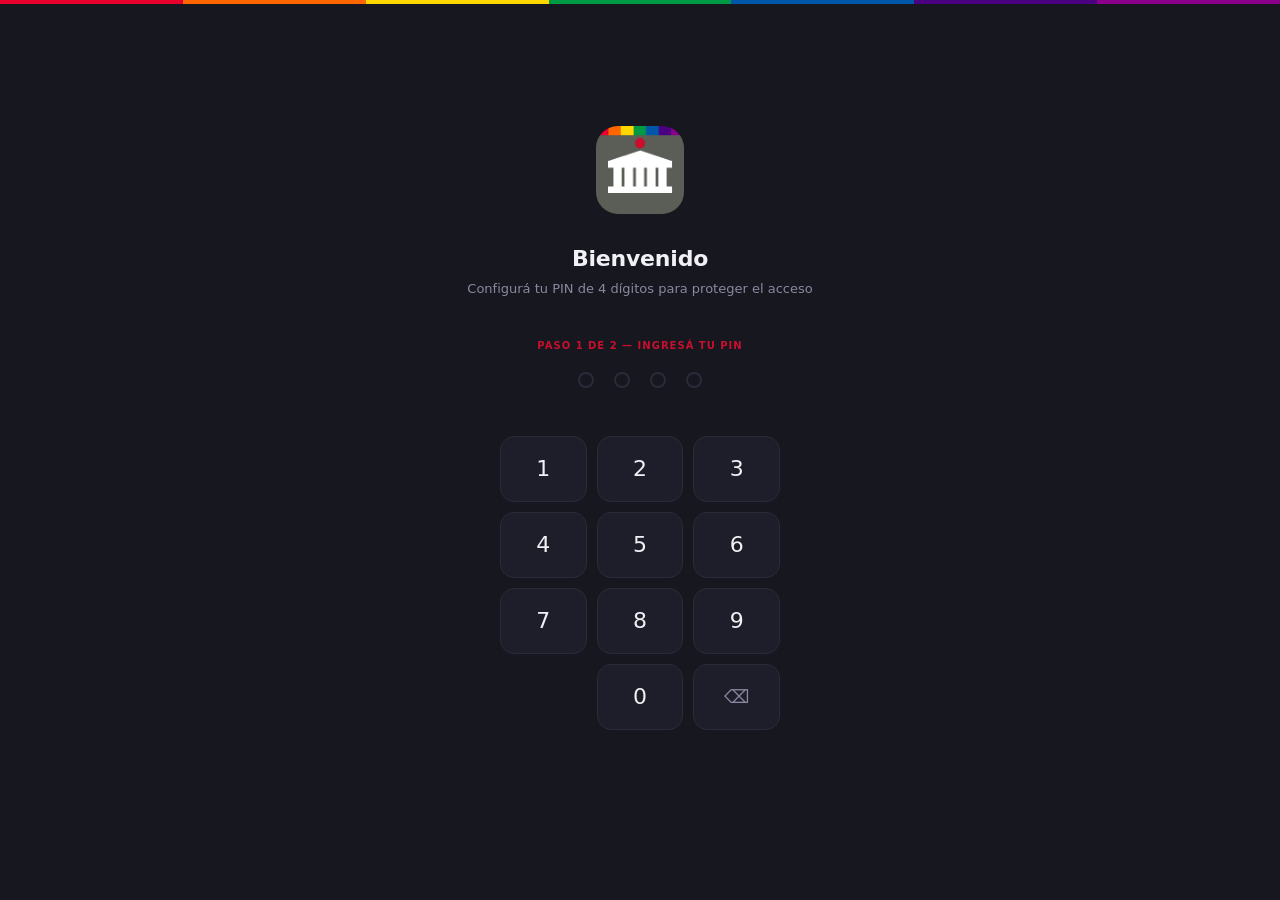
==== commit 65808730: "feat(ui): franja cooperativa persistente en todas las pantallas; logo real del banco en menu y setup" ====
--- a/index.html
+++ b/index.html
@@ -20,8 +20,13 @@
   <link rel="stylesheet" href="css/pdf_viewer.css">
   <link rel="stylesheet" href="css/sim_view.css">
   <link rel="stylesheet" href="css/pex.css">
+  <link rel="stylesheet" href="css/pf.css">
+  <link rel="stylesheet" href="css/pda_bp.css">
+  <link rel="stylesheet" href="css/pda_be.css">
+  <link rel="stylesheet" href="css/hip_uva.css">
 </head>
 <body>
+  <div class="coop-stripe"></div>
   <div id="app"></div>
   <script src="js/auth.js"></script>
   <script src="js/menu.js"></script>
@@ -34,6 +39,10 @@
   <script src="js/pdf_viewer.js"></script>
   <script src="js/sim_view.js"></script>
   <script src="js/pex.js"></script>
+  <script src="js/pf.js"></script>
+  <script src="js/pda_bp.js"></script>
+  <script src="js/hip_uva.js"></script>
+  <script src="js/pda_be.js"></script>
   <script src="js/app.js"></script>
 </body>
 </html>
--- a/css/main.css
+++ b/css/main.css
@@ -49,8 +49,14 @@
   -webkit-tap-highlight-color: transparent;
 }
 
+body {
+  display: flex;
+  flex-direction: column;
+}
+
 #app {
-  height: 100%;
+  flex: 1;
+  overflow: hidden;
   display: flex;
   flex-direction: column;
   background: var(--bg-surface);
--- a/css/login.css
+++ b/css/login.css
@@ -8,20 +8,15 @@
   background: var(--bg-surface);
 }
 
-/* Ícono de setup (logo cuadrado rojo) */
-.setup-logo {
-  width: 72px;
-  height: 72px;
-  background: var(--brand-red);
-  border-radius: 20px;
-  display: flex;
-  align-items: center;
-  justify-content: center;
+/* Ícono de setup (logo del banco) */
+.setup-img {
+  width: 88px;
+  height: 88px;
+  border-radius: 22px;
   margin-bottom: 28px;
-  box-shadow: 0 12px 32px rgba(200,16,46,.35);
+  object-fit: contain;
   flex-shrink: 0;
 }
-.setup-logo svg { width: 38px; height: 38px; }
 
 /* Ícono de login (candado circular) */
 .login-icon {
--- a/css/menu.css
+++ b/css/menu.css
@@ -20,17 +20,13 @@
   gap: 10px;
 }
 
-.top-brand-logo {
-  width: 32px;
-  height: 32px;
-  background: var(--brand-red);
-  border-radius: 9px;
-  display: flex;
-  align-items: center;
-  justify-content: center;
+.top-brand-img {
+  width: 36px;
+  height: 36px;
+  border-radius: 10px;
   flex-shrink: 0;
+  object-fit: contain;
 }
-.top-brand-logo svg { width: 18px; height: 18px; }
 
 .top-brand-name {
   font-size: 16px;
--- a/css/config.css
+++ b/css/config.css
@@ -137,3 +137,34 @@
 }
 .cfg-hint-ok  { color: #4ade80; }
 .cfg-hint-err { color: #f87171; }
+
+/* ── Tasas Hipotecario UVA — campo inline en fila ── */
+.cfg-huva-field {
+  display: flex;
+  align-items: center;
+  gap: 4px;
+  flex-shrink: 0;
+}
+
+.cfg-huva-inp {
+  background: transparent;
+  border: none;
+  color: #fff;
+  font-size: 22px;
+  font-weight: 600;
+  text-align: right;
+  width: 72px;
+  outline: none;
+  font-family: inherit;
+  -webkit-tap-highlight-color: transparent;
+}
+.cfg-huva-inp::placeholder { color: #333; font-weight: 400; }
+.cfg-huva-inp::-webkit-outer-spin-button,
+.cfg-huva-inp::-webkit-inner-spin-button { -webkit-appearance: none; }
+.cfg-huva-inp[type=number] { -moz-appearance: textfield; }
+
+.cfg-huva-sym {
+  font-size: 16px;
+  color: #9a9ea8;
+  font-weight: 500;
+}
--- a/css/tasas_view.css
+++ b/css/tasas_view.css
@@ -204,3 +204,4 @@
   line-height: 1.6;
 }
 .tv-empty-icon { font-size: 40px; opacity: 0.5; }
+
--- a/css/pf.css
+++ b/css/pf.css
@@ -0,0 +1,159 @@
+/* ── Plazo Fijo Simulator ── */
+
+.pf-view {
+  display: flex;
+  flex-direction: column;
+  height: 100dvh;
+  background: var(--bg-base);
+  color: var(--text-primary);
+  font-family: var(--font);
+  overflow: hidden;
+}
+
+.pf-topbar {
+  display: flex;
+  align-items: center;
+  gap: 12px;
+  padding: 14px 18px;
+  background: var(--bg-surface);
+  border-bottom: 1px solid var(--border);
+  flex-shrink: 0;
+}
+
+.pf-back {
+  background: none;
+  border: none;
+  color: var(--brand-red);
+  font-size: 32px;
+  line-height: 1;
+  cursor: pointer;
+  padding: 0 4px 0 0;
+  -webkit-tap-highlight-color: transparent;
+}
+
+.pf-title {
+  font-size: 17px;
+  font-weight: 600;
+  color: var(--text-primary);
+}
+
+.pf-scroll {
+  flex: 1;
+  overflow-y: auto;
+  padding: 16px 16px 0;
+  -webkit-overflow-scrolling: touch;
+}
+
+.pf-card {
+  background: var(--bg-card);
+  border: 1px solid var(--border);
+  border-radius: 14px;
+  overflow: hidden;
+  margin-bottom: 20px;
+}
+
+.pf-divider       { height: 1px; background: var(--border); }
+.pf-divider-strong { height: 2px; background: var(--border); }
+
+.pf-field-row {
+  display: flex;
+  align-items: center;
+  justify-content: space-between;
+  min-height: 56px;
+  padding: 0 16px;
+  gap: 12px;
+}
+
+.pf-field-label {
+  font-size: 14px;
+  color: #9a9ea8;
+  flex-shrink: 0;
+}
+
+.pf-input-wrap {
+  display: flex;
+  align-items: center;
+  gap: 4px;
+}
+
+.pf-sym {
+  font-size: 18px;
+  color: #9a9ea8;
+  font-weight: 500;
+}
+
+.pf-input {
+  background: transparent;
+  border: none;
+  color: #fff;
+  font-size: 22px;
+  font-weight: 600;
+  text-align: right;
+  width: 140px;
+  outline: none;
+  font-family: inherit;
+  -webkit-tap-highlight-color: transparent;
+}
+.pf-input::placeholder { color: #333; font-weight: 400; }
+.pf-input::-webkit-outer-spin-button,
+.pf-input::-webkit-inner-spin-button { -webkit-appearance: none; margin: 0; }
+.pf-input[type=number] { -moz-appearance: textfield; }
+
+.pf-input.pf-input-sm { width: 80px; }
+
+.pf-section-hdr {
+  font-size: 11px;
+  font-weight: 700;
+  text-transform: uppercase;
+  letter-spacing: 0.1em;
+  color: #6a6e66;
+  padding: 0 4px 10px;
+}
+
+.pf-result-card { margin-bottom: 0; }
+
+.pf-result-row {
+  display: flex;
+  justify-content: space-between;
+  align-items: center;
+  padding: 14px 16px;
+}
+
+.pf-rl {
+  font-size: 13px;
+  color: #9a9ea8;
+  flex: 1;
+  padding-right: 8px;
+}
+
+.pf-rv {
+  font-size: 15px;
+  font-weight: 600;
+  color: #fff;
+  white-space: nowrap;
+}
+
+.pf-row-neg .pf-rv { color: #f87171; }
+
+.pf-row-accent {
+  background: rgba(74,222,128,.07);
+  padding: 18px 16px;
+}
+.pf-rl-accent {
+  font-size: 14px;
+  font-weight: 600;
+  color: #4ade80;
+}
+.pf-rv-accent {
+  font-size: 20px;
+  font-weight: 700;
+  color: #4ade80;
+}
+
+.pf-empty {
+  text-align: center;
+  color: #6a6e66;
+  font-size: 14px;
+  line-height: 1.6;
+  padding: 28px 20px;
+}
--- a/css/pda_bp.css
+++ b/css/pda_bp.css
@@ -0,0 +1,243 @@
+/* ── PDA_BP — Préstamos Personales ── */
+
+.bp-view {
+  display: flex;
+  flex-direction: column;
+  height: 100dvh;
+  background: var(--bg-base);
+  color: var(--text-primary);
+  font-family: var(--font);
+  overflow: hidden;
+}
+
+.bp-topbar {
+  display: flex;
+  align-items: center;
+  gap: 12px;
+  padding: 14px 18px;
+  background: var(--bg-surface);
+  border-bottom: 1px solid var(--border);
+  flex-shrink: 0;
+}
+
+.bp-back {
+  background: none;
+  border: none;
+  color: var(--brand-red);
+  font-size: 32px;
+  line-height: 1;
+  cursor: pointer;
+  padding: 0 4px 0 0;
+  -webkit-tap-highlight-color: transparent;
+}
+
+.bp-title {
+  font-size: 17px;
+  font-weight: 600;
+  color: var(--text-primary);
+}
+
+.bp-scroll {
+  flex: 1;
+  overflow-y: auto;
+  padding: 16px 16px 0;
+  -webkit-overflow-scrolling: touch;
+}
+
+.bp-card {
+  background: var(--bg-card);
+  border: 1px solid var(--border);
+  border-radius: 14px;
+  overflow: hidden;
+  margin-bottom: 20px;
+}
+
+.bp-divider        { height: 1px; background: var(--border); }
+.bp-divider-strong { height: 2px; background: var(--border); }
+
+.bp-field-row {
+  display: flex;
+  align-items: center;
+  justify-content: space-between;
+  min-height: 56px;
+  padding: 0 16px;
+  gap: 12px;
+}
+
+.bp-field-label {
+  font-size: 14px;
+  color: #9a9ea8;
+  flex-shrink: 0;
+}
+
+.bp-input-wrap {
+  display: flex;
+  align-items: center;
+  gap: 4px;
+}
+
+.bp-sym {
+  font-size: 16px;
+  color: #9a9ea8;
+  font-weight: 500;
+  white-space: nowrap;
+}
+
+.bp-input {
+  background: transparent;
+  border: none;
+  color: #fff;
+  font-size: 22px;
+  font-weight: 600;
+  text-align: right;
+  width: 140px;
+  outline: none;
+  font-family: inherit;
+  -webkit-tap-highlight-color: transparent;
+}
+.bp-input::placeholder { color: #333; font-weight: 400; }
+.bp-input::-webkit-outer-spin-button,
+.bp-input::-webkit-inner-spin-button { -webkit-appearance: none; margin: 0; }
+.bp-input[type=number] { -moz-appearance: textfield; }
+
+.bp-input-sm { width: 80px; }
+
+.bp-input-date {
+  background: transparent;
+  border: none;
+  color: #fff;
+  font-size: 15px;
+  font-weight: 500;
+  text-align: right;
+  outline: none;
+  font-family: inherit;
+  -webkit-tap-highlight-color: transparent;
+  color-scheme: dark;
+}
+
+/* ── Toggle IVA ── */
+.bp-toggle {
+  padding: 7px 18px;
+  border-radius: 20px;
+  border: 1.5px solid var(--brand-red);
+  background: var(--brand-red);
+  color: #fff;
+  font-size: 13px;
+  font-weight: 700;
+  cursor: pointer;
+  min-width: 52px;
+  letter-spacing: 0.04em;
+  -webkit-tap-highlight-color: transparent;
+  transition: background 0.15s, color 0.15s;
+}
+.bp-toggle.off {
+  background: transparent;
+  color: #9a9ea8;
+  border-color: var(--border);
+}
+
+/* ── Encabezado de sección ── */
+.bp-section-hdr {
+  font-size: 11px;
+  font-weight: 700;
+  text-transform: uppercase;
+  letter-spacing: 0.1em;
+  color: #6a6e66;
+  padding: 0 4px 10px;
+}
+
+/* ── Resultados resumen ── */
+.bp-result-card { margin-bottom: 0; }
+
+.bp-result-row {
+  display: flex;
+  justify-content: space-between;
+  align-items: center;
+  padding: 14px 16px;
+}
+
+.bp-rl {
+  font-size: 13px;
+  color: #9a9ea8;
+  flex: 1;
+  padding-right: 8px;
+}
+
+.bp-rv {
+  font-size: 15px;
+  font-weight: 600;
+  color: #fff;
+  white-space: nowrap;
+}
+
+.bp-row-accent {
+  background: rgba(74,222,128,.07);
+  padding: 18px 16px;
+}
+.bp-rl-accent {
+  font-size: 14px;
+  font-weight: 600;
+  color: #4ade80;
+}
+.bp-rv-accent {
+  font-size: 20px;
+  font-weight: 700;
+  color: #4ade80;
+}
+
+/* ── Cuadro de marcha ── */
+.bp-table-wrap {
+  overflow-x: auto;
+  margin-bottom: 20px;
+  border-radius: 14px;
+  border: 1px solid var(--border);
+}
+
+.bp-table {
+  width: 100%;
+  border-collapse: collapse;
+  font-size: 11px;
+  background: var(--bg-card);
+  min-width: 560px;
+}
+
+.bp-table thead tr th {
+  background: var(--brand-red);
+  color: #fff;
+  padding: 9px 8px;
+  text-align: right;
+  font-weight: 600;
+  white-space: nowrap;
+  font-size: 10px;
+  text-transform: uppercase;
+  letter-spacing: 0.04em;
+}
+.bp-table thead tr th:first-child { text-align: center; }
+
+.bp-table tbody tr td {
+  padding: 8px 8px;
+  text-align: right;
+  color: #c8cad0;
+  border-bottom: 1px solid var(--border);
+  white-space: nowrap;
+}
+.bp-table tbody tr td:first-child {
+  text-align: center;
+  color: #6a6e66;
+  font-weight: 700;
+}
+.bp-table tbody tr td:nth-child(2) {
+  text-align: center;
+  font-size: 10px;
+}
+.bp-table tbody tr:last-child td { border-bottom: none; }
+.bp-table tbody tr:nth-child(even) td { background: rgba(255,255,255,.025); }
+
+/* ── Estado vacío ── */
+.bp-empty {
+  text-align: center;
+  color: #6a6e66;
+  font-size: 14px;
+  line-height: 1.6;
+  padding: 28px 20px;
+}
--- a/css/pda_be.css
+++ b/css/pda_be.css
@@ -0,0 +1,223 @@
+/* ── PDA_BE — Préstamos BE ── */
+
+.be-view {
+  display: flex;
+  flex-direction: column;
+  height: 100dvh;
+  background: var(--bg-base);
+  color: var(--text-primary);
+  font-family: var(--font);
+  overflow: hidden;
+}
+
+.be-topbar {
+  display: flex;
+  align-items: center;
+  gap: 12px;
+  padding: 14px 18px;
+  background: var(--bg-surface);
+  border-bottom: 1px solid var(--border);
+  flex-shrink: 0;
+}
+
+.be-back {
+  background: none;
+  border: none;
+  color: var(--brand-red);
+  font-size: 32px;
+  line-height: 1;
+  cursor: pointer;
+  padding: 0 4px 0 0;
+  -webkit-tap-highlight-color: transparent;
+}
+
+.be-title {
+  font-size: 17px;
+  font-weight: 600;
+  color: var(--text-primary);
+}
+
+.be-scroll {
+  flex: 1;
+  overflow-y: auto;
+  padding: 16px 16px 0;
+  -webkit-overflow-scrolling: touch;
+}
+
+.be-card {
+  background: var(--bg-card);
+  border: 1px solid var(--border);
+  border-radius: 14px;
+  overflow: hidden;
+  margin-bottom: 20px;
+}
+
+.be-divider        { height: 1px; background: var(--border); }
+.be-divider-strong { height: 2px; background: var(--border); }
+
+.be-field-row {
+  display: flex;
+  align-items: center;
+  justify-content: space-between;
+  min-height: 56px;
+  padding: 0 16px;
+  gap: 12px;
+}
+
+.be-field-label {
+  font-size: 14px;
+  color: #9a9ea8;
+  flex-shrink: 0;
+}
+
+.be-input-wrap {
+  display: flex;
+  align-items: center;
+  gap: 4px;
+}
+
+.be-sym {
+  font-size: 16px;
+  color: #9a9ea8;
+  font-weight: 500;
+  white-space: nowrap;
+}
+
+.be-input {
+  background: transparent;
+  border: none;
+  color: #fff;
+  font-size: 22px;
+  font-weight: 600;
+  text-align: right;
+  width: 140px;
+  outline: none;
+  font-family: inherit;
+  -webkit-tap-highlight-color: transparent;
+}
+.be-input::placeholder { color: #333; font-weight: 400; }
+.be-input::-webkit-outer-spin-button,
+.be-input::-webkit-inner-spin-button { -webkit-appearance: none; margin: 0; }
+.be-input[type=number] { -moz-appearance: textfield; }
+
+.be-input-sm  { width: 80px; }
+.be-input-med { width: 110px; }
+
+.be-input-date {
+  background: transparent;
+  border: none;
+  color: #fff;
+  font-size: 15px;
+  font-weight: 500;
+  text-align: right;
+  outline: none;
+  font-family: inherit;
+  -webkit-tap-highlight-color: transparent;
+  color-scheme: dark;
+}
+
+.be-input:disabled,
+.be-input-date:disabled { opacity: 0.3; }
+
+.be-section-hdr {
+  font-size: 11px;
+  font-weight: 700;
+  text-transform: uppercase;
+  letter-spacing: 0.1em;
+  color: #6a6e66;
+  padding: 0 4px 10px;
+}
+
+/* ── Resultados resumen ── */
+.be-result-card { margin-bottom: 0; }
+
+.be-result-row {
+  display: flex;
+  justify-content: space-between;
+  align-items: center;
+  padding: 14px 16px;
+}
+
+.be-rl {
+  font-size: 13px;
+  color: #9a9ea8;
+  flex: 1;
+  padding-right: 8px;
+}
+
+.be-rv {
+  font-size: 15px;
+  font-weight: 600;
+  color: #fff;
+  white-space: nowrap;
+}
+
+.be-row-accent {
+  background: rgba(74,222,128,.07);
+  padding: 18px 16px;
+}
+.be-rl-accent {
+  font-size: 14px;
+  font-weight: 600;
+  color: #4ade80;
+}
+.be-rv-accent {
+  font-size: 20px;
+  font-weight: 700;
+  color: #4ade80;
+}
+
+/* ── Cuadro de marcha ── */
+.be-table-wrap {
+  overflow-x: auto;
+  margin-bottom: 20px;
+  border-radius: 14px;
+  border: 1px solid var(--border);
+}
+
+.be-table {
+  width: 100%;
+  border-collapse: collapse;
+  font-size: 11px;
+  background: var(--bg-card);
+  min-width: 620px;
+}
+
+.be-table thead tr th {
+  background: var(--brand-red);
+  color: #fff;
+  padding: 9px 7px;
+  text-align: right;
+  font-weight: 600;
+  white-space: nowrap;
+  font-size: 10px;
+  text-transform: uppercase;
+  letter-spacing: 0.04em;
+}
+.be-table thead tr th:first-child { text-align: center; }
+
+.be-table tbody tr td {
+  padding: 8px 7px;
+  text-align: right;
+  color: #c8cad0;
+  border-bottom: 1px solid var(--border);
+  white-space: nowrap;
+}
+.be-table tbody tr td:first-child {
+  text-align: center;
+  color: #6a6e66;
+  font-weight: 700;
+}
+.be-table tbody tr td:nth-child(2) { text-align: center; font-size: 10px; }
+.be-table tbody tr:last-child td { border-bottom: none; }
+.be-table tbody tr:nth-child(even) td { background: rgba(255,255,255,.025); }
+.be-table tbody tr.be-grace-row td { color: #9a9ea8; font-style: italic; }
+
+/* ── Estado vacío ── */
+.be-empty {
+  text-align: center;
+  color: #6a6e66;
+  font-size: 14px;
+  line-height: 1.6;
+  padding: 28px 20px;
+}
--- a/css/hip_uva.css
+++ b/css/hip_uva.css
@@ -0,0 +1,284 @@
+/* ── HipUVA — Hipotecario UVA ── */
+
+.huva-view {
+  display: flex;
+  flex-direction: column;
+  height: 100dvh;
+  background: var(--bg-base);
+  color: var(--text-primary);
+  font-family: var(--font);
+  overflow: hidden;
+}
+
+.huva-topbar {
+  display: flex;
+  align-items: center;
+  gap: 12px;
+  padding: 14px 18px;
+  background: var(--bg-surface);
+  border-bottom: 1px solid var(--border);
+  flex-shrink: 0;
+}
+
+.huva-back {
+  background: none;
+  border: none;
+  color: var(--brand-red);
+  font-size: 32px;
+  line-height: 1;
+  cursor: pointer;
+  padding: 0 4px 0 0;
+  -webkit-tap-highlight-color: transparent;
+}
+
+.huva-title {
+  font-size: 17px;
+  font-weight: 600;
+  color: var(--text-primary);
+}
+
+.huva-scroll {
+  flex: 1;
+  overflow-y: auto;
+  padding: 16px 16px 0;
+  -webkit-overflow-scrolling: touch;
+}
+
+.huva-card {
+  background: var(--bg-card);
+  border: 1px solid var(--border);
+  border-radius: 14px;
+  overflow: hidden;
+  margin-bottom: 20px;
+}
+
+.huva-divider { height: 1px; background: var(--border); }
+
+.huva-field-row {
+  display: flex;
+  align-items: center;
+  justify-content: space-between;
+  min-height: 56px;
+  padding: 0 16px;
+  gap: 12px;
+}
+
+.huva-field-label {
+  font-size: 14px;
+  color: #9a9ea8;
+  flex-shrink: 0;
+}
+
+.huva-input-wrap {
+  display: flex;
+  align-items: center;
+  gap: 4px;
+}
+
+.huva-sym {
+  font-size: 16px;
+  color: #9a9ea8;
+  font-weight: 500;
+  white-space: nowrap;
+}
+
+.huva-input {
+  background: transparent;
+  border: none;
+  color: #fff;
+  font-size: 22px;
+  font-weight: 600;
+  text-align: right;
+  width: 140px;
+  outline: none;
+  font-family: inherit;
+  -webkit-tap-highlight-color: transparent;
+}
+.huva-input::placeholder { color: #333; font-weight: 400; }
+.huva-input::-webkit-outer-spin-button,
+.huva-input::-webkit-inner-spin-button { -webkit-appearance: none; margin: 0; }
+.huva-input[type=number] { -moz-appearance: textfield; }
+
+.huva-input-sm { width: 80px; }
+
+.huva-input-date {
+  background: transparent;
+  border: none;
+  color: #fff;
+  font-size: 15px;
+  font-weight: 500;
+  text-align: right;
+  outline: none;
+  font-family: inherit;
+  -webkit-tap-highlight-color: transparent;
+  color-scheme: dark;
+}
+
+/* ── Toggles ── */
+.huva-toggle {
+  padding: 7px 18px;
+  border-radius: 20px;
+  border: 1.5px solid var(--brand-red);
+  background: var(--brand-red);
+  color: #fff;
+  font-size: 13px;
+  font-weight: 700;
+  cursor: pointer;
+  min-width: 52px;
+  letter-spacing: 0.04em;
+  -webkit-tap-highlight-color: transparent;
+  transition: background 0.15s, color 0.15s;
+}
+.huva-toggle.off {
+  background: transparent;
+  color: #9a9ea8;
+  border-color: var(--border);
+}
+
+/* ── Encabezado de sección ── */
+.huva-section-hdr {
+  font-size: 11px;
+  font-weight: 700;
+  text-transform: uppercase;
+  letter-spacing: 0.1em;
+  color: #6a6e66;
+  padding: 0 4px 10px;
+}
+
+/* ── Botón calcular ── */
+.huva-calc-btn {
+  display: block;
+  width: 100%;
+  padding: 16px;
+  background: var(--brand-red);
+  color: #fff;
+  font-size: 16px;
+  font-weight: 700;
+  border: none;
+  border-radius: 14px;
+  cursor: pointer;
+  margin-bottom: 24px;
+  font-family: inherit;
+  letter-spacing: 0.03em;
+  -webkit-tap-highlight-color: transparent;
+}
+.huva-calc-btn:active { opacity: 0.85; }
+
+/* ── Resultados ── */
+.huva-result-row {
+  display: flex;
+  justify-content: space-between;
+  align-items: center;
+  padding: 14px 16px;
+}
+
+.huva-rl {
+  font-size: 13px;
+  color: #9a9ea8;
+  flex: 1;
+  padding-right: 8px;
+}
+
+.huva-rv {
+  font-size: 15px;
+  font-weight: 600;
+  color: #fff;
+  white-space: nowrap;
+}
+
+.huva-row-accent {
+  background: rgba(74, 222, 128, .07);
+  padding: 18px 16px;
+}
+.huva-rl-accent {
+  font-size: 14px;
+  font-weight: 600;
+  color: #4ade80;
+}
+.huva-rv-accent {
+  font-size: 20px;
+  font-weight: 700;
+  color: #4ade80;
+}
+
+.huva-viable    { color: #4ade80 !important; font-weight: 700 !important; }
+.huva-no-viable { color: #f87171 !important; font-weight: 700 !important; }
+
+/* ── Tabla de amortización ── */
+.huva-table-wrap {
+  overflow-x: auto;
+  margin-bottom: 16px;
+  border-radius: 14px;
+  border: 1px solid var(--border);
+}
+
+.huva-table {
+  width: 100%;
+  border-collapse: collapse;
+  font-size: 11px;
+  background: var(--bg-card);
+  min-width: 620px;
+}
+
+.huva-table thead tr th {
+  background: var(--brand-red);
+  color: #fff;
+  padding: 9px 8px;
+  text-align: right;
+  font-weight: 600;
+  white-space: nowrap;
+  font-size: 10px;
+  text-transform: uppercase;
+  letter-spacing: 0.04em;
+}
+.huva-table thead tr th:first-child { text-align: center; }
+
+.huva-table tbody tr td {
+  padding: 8px 8px;
+  text-align: right;
+  color: #c8cad0;
+  border-bottom: 1px solid var(--border);
+  white-space: nowrap;
+}
+.huva-table tbody tr td:first-child {
+  text-align: center;
+  color: #6a6e66;
+  font-weight: 700;
+}
+.huva-table tbody tr td:nth-child(2) {
+  text-align: center;
+  font-size: 10px;
+}
+.huva-table tbody tr:last-child td { border-bottom: none; }
+.huva-table tbody tr:nth-child(even) td { background: rgba(255,255,255,.025); }
+
+/* ── Label fecha UVA BCRA ── */
+.huva-uva-lbl {
+  font-size: 11px;
+  color: #6a6e66;
+  text-align: right;
+  padding: 0 16px 10px;
+  font-style: italic;
+}
+
+/* ── Error de validación ── */
+.huva-error {
+  background: rgba(248, 113, 113, 0.12);
+  border: 1px solid rgba(248, 113, 113, 0.4);
+  border-radius: 10px;
+  color: #f87171;
+  font-size: 13px;
+  font-weight: 500;
+  padding: 12px 16px;
+  margin-bottom: 12px;
+  text-align: center;
+}
+
+/* ── Nota aclaratoria ── */
+.huva-nota {
+  font-size: 11px;
+  color: #6a6e66;
+  line-height: 1.5;
+  padding: 0 4px 16px;
+  font-style: italic;
+}
